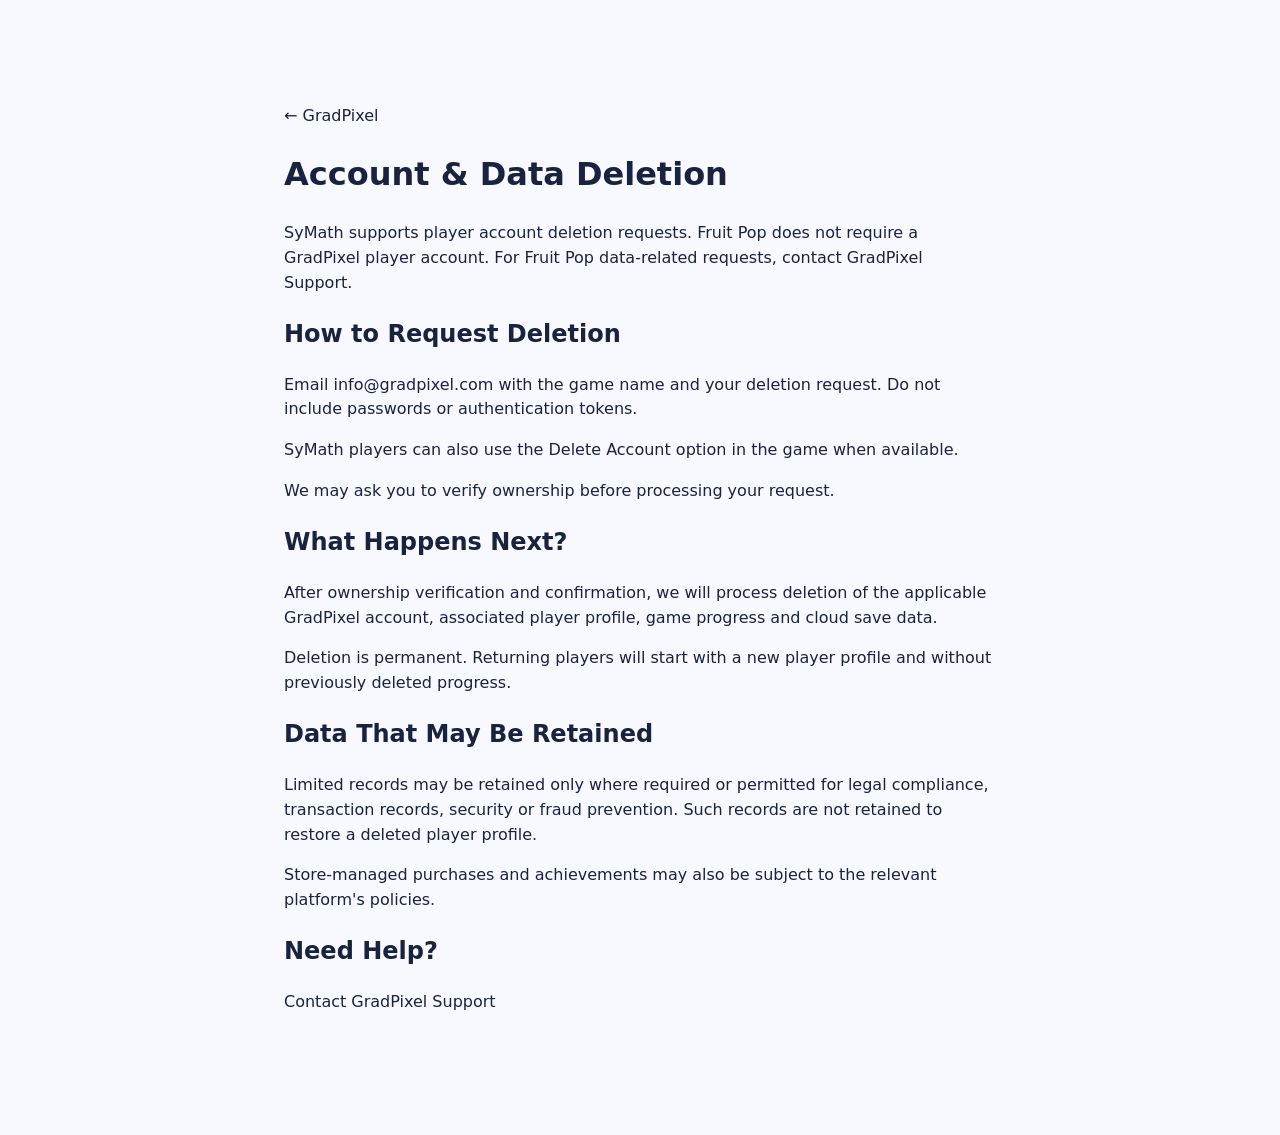
==== account-deletion/index.html @ af1b07cc "Add GradPixel privacy support and deletion pages" ====
<!doctype html>
<html lang="en">
<head>
<meta charset="utf-8">
<meta name="viewport" content="width=device-width, initial-scale=1">
<title>Account & Data Deletion | GradPixel</title>
<meta name="description" content="Request account and data deletion for GradPixel games.">
<link rel="icon" href="../assets/favicon.svg">
<link rel="stylesheet" href="../styles.css">
</head>
<body>
<main style="max-width:760px;margin:80px auto;padding:24px">
<a href="../">← GradPixel</a>

<h1>Account & Data Deletion</h1>
<p>SyMath supports player account deletion requests. Fruit Pop does not require a GradPixel player account. For Fruit Pop data-related requests, contact GradPixel Support.</p>

<h2>How to Request Deletion</h2>
<p>Email <a href="mailto:info@gradpixel.com?subject=Account%20Deletion%20Request">info@gradpixel.com</a> with the game name and your deletion request. Do not include passwords or authentication tokens.</p>
<p>SyMath players can also use the Delete Account option in the game when available.</p>
<p>We may ask you to verify ownership before processing your request.</p>

<h2>What Happens Next?</h2>
<p>After ownership verification and confirmation, we will process deletion of the applicable GradPixel account, associated player profile, game progress and cloud save data.</p>
<p>Deletion is permanent. Returning players will start with a new player profile and without previously deleted progress.</p>

<h2>Data That May Be Retained</h2>
<p>Limited records may be retained only where required or permitted for legal compliance, transaction records, security or fraud prevention. Such records are not retained to restore a deleted player profile.</p>
<p>Store-managed purchases and achievements may also be subject to the relevant platform's policies.</p>

<h2>Need Help?</h2>
<p><a href="../support/">Contact GradPixel Support</a></p>
</main>
</body>
</html>
---- styles.css ----
:root{--bg:#141517;--panel:#202124;--paper:#f0eee8;--muted:#b0aea9;--rule:#3c3d3f;--accent:#d6e2ff;--orange:#e8a86d}*{box-sizing:border-box}html{scroll-behavior:smooth}body{margin:0;background:var(--bg);color:var(--paper);font:16px/1.55 system-ui,-apple-system,Segoe UI,Arial,sans-serif}a{color:inherit;text-decoration:none}button{font:inherit}a:focus-visible,button:focus-visible{outline:2px solid var(--accent);outline-offset:5px}.skip{position:absolute;left:-999px;top:0;background:#fff;color:#111;padding:10px;z-index:9}.skip:focus{left:8px}.site-header{height:90px;padding:0 clamp(22px,5vw,86px);display:flex;align-items:center;justify-content:space-between;border-bottom:1px solid var(--rule)}.wordmark{display:flex;align-items:center;gap:12px;font-weight:850;letter-spacing:.08em;font-size:14px}.mark{display:grid;place-items:center;width:40px;height:40px;border:1px solid #686970;font-size:23px;letter-spacing:-.1em;font-weight:900}.mark span{color:var(--orange)}nav{display:flex;gap:clamp(15px,3vw,45px);font-size:13px;color:#d3d1cc}nav a:hover,.text-link:hover,footer a:hover{color:#fff;text-decoration:underline;text-underline-offset:5px}.intro{min-height:530px;position:relative;padding:90px clamp(22px,8vw,135px) 80px;border-bottom:1px solid var(--rule)}.eyebrow,.kicker,.intro-index{font-size:11px;font-weight:700;letter-spacing:.16em;color:var(--muted);text-transform:uppercase}.live-dot{display:inline-block;width:7px;height:7px;background:var(--orange);border-radius:50%;margin-right:8px}.intro h1{font-size:clamp(60px,9vw,138px);line-height:.97;letter-spacing:-.075em;font-weight:720;margin:35px 0 25px}.intro h1 em{font-style:normal;color:#9c9d9e}.intro p{max-width:390px;color:var(--muted);font-size:16px}.text-link{display:inline-block;margin-top:25px;font-weight:650;border-bottom:1px solid #888;padding-bottom:6px}.text-link span{margin-left:25px}.intro-index{position:absolute;bottom:36px;right:6vw}.games,.playtesting,.contact{padding:95px clamp(22px,8vw,135px)}.section-heading{display:flex;justify-content:space-between;align-items:end;margin-bottom:45px}.section-heading h2,.playtesting h2,.contact h2{font-size:clamp(40px,5vw,72px);letter-spacing:-.06em;line-height:1.08;margin:13px 0 0}.period{color:var(--orange)}.section-heading p{color:var(--muted);font-size:14px}.game-grid{display:grid;grid-template-columns:repeat(2,minmax(0,1fr));gap:20px}.game-card{background:var(--panel);overflow:hidden}.game-visual{min-height:380px;height:clamp(340px,38vw,520px);display:flex;align-items:center;justify-content:center;overflow:hidden;position:relative}.game-visual.symath{background:radial-gradient(ellipse at 45% 40%,#263d68,#101c30 70%)}.game-visual.fruitpop{background:radial-gradient(ellipse at 45% 40%,#f7cba8,#e59ba0 75%)}.game-visual img{height:90%;max-width:70%;object-fit:contain;box-shadow:0 18px 60px #0004;transform:rotate(-4deg);transition:transform .4s}.game-card:nth-child(2) .game-visual img{transform:rotate(4deg)}.game-card:hover .game-visual img{transform:rotate(0) scale(1.03)}.game-meta{padding:26px 28px 30px}.game-label{font-size:11px;letter-spacing:.12em;color:var(--muted);text-transform:uppercase}.game-meta h3{font-size:clamp(27px,3vw,42px);letter-spacing:-.045em;line-height:1.1;margin:10px 0}.game-meta p{color:#bbb9b4;max-width:390px;margin:0 0 25px;font-size:14px}.game-actions{display:flex;flex-wrap:wrap;gap:12px}.game-actions button,.game-actions a,.outline-link,.contact-actions a{border:1px solid #737477;padding:11px 17px;background:transparent;color:var(--paper);cursor:pointer;font-weight:650;font-size:13px}.game-actions button:hover,.game-actions a:hover,.outline-link:hover,.contact-actions a:hover{background:var(--paper);color:var(--bg)}.playtesting{display:grid;grid-template-columns:1fr 1fr;gap:40px;background:#e8e6df;color:#191a1c}.playtesting .kicker{color:#646461}.playtesting h2{font-size:clamp(40px,5vw,65px)}.playtest-content{padding-top:32px}.playtest-content p{max-width:400px;font-size:17px}.test-status{margin:26px 0;color:#5a5b5a;font-size:14px}.playtesting .outline-link{border-color:#292929;color:#191a1c;display:inline-block}.playtesting .outline-link:hover{background:#191a1c;color:#fff}.contact{border-top:1px solid var(--rule)}.contact h2{margin-bottom:20px}.contact p{color:var(--muted)}.contact-actions{margin-top:30px;display:flex;gap:10px;flex-wrap:wrap}footer{border-top:1px solid var(--rule);padding:28px clamp(22px,8vw,135px);display:flex;gap:18px;justify-content:space-between;font-size:12px;color:var(--muted)}dialog{width:min(550px,calc(100% - 30px));border:1px solid #5b5d60;background:#202124;color:var(--paper);padding:35px;box-shadow:0 25px 100px #000a}dialog::backdrop{background:#000b}.dialog-close{position:absolute;right:16px;top:13px;background:transparent;color:white;border:0;cursor:pointer;font-size:20px}dialog h2{font-size:42px;margin:0 0 15px;letter-spacing:-.05em}dialog p{color:#d0cec9}dialog .outline-link{display:inline-block;margin-top:15px}.no-link{font-size:13px;color:#b6b3ae}.notice{padding:15px 17px;border-left:3px solid #ca8d60;background:#e4e0d6;color:#333;font-size:14px}.game-badge{position:absolute;top:16px;left:16px;background:#141517;color:#fff;padding:6px 10px;font-size:11px;font-weight:750;letter-spacing:.08em}.hidden{display:none!important}@media(max-width:760px){.site-header{height:74px}.wordmark{font-size:12px}.mark{width:34px;height:34px}nav{gap:14px;font-size:12px}.intro{min-height:480px;padding-top:90px}.games,.playtesting,.contact{padding-top:65px;padding-bottom:65px}.section-heading{align-items:start;gap:10px}.section-heading p{display:none}.game-grid,.playtesting{grid-template-columns:1fr}.game-visual{height:420px;min-height:300px}.game-meta{padding:23px}.playtest-content{padding-top:0}.intro-index{display:none}footer{flex-wrap:wrap}}@media(max-width:400px){.wordmark>span:last-child{display:none}nav{gap:12px}.intro h1{font-size:59px}.game-visual{height:340px}}

/* GradPixel light edition — open, colorful, game-first */
:root{--bg:#f7f9ff;--panel:#ffffff;--paper:#192340;--muted:#69738a;--rule:#dce3f1;--accent:#476cff;--orange:#ee6b9b}
body{background:var(--bg);color:var(--paper)}
.site-header{background:#fffdfdba;backdrop-filter:blur(14px);position:sticky;top:0;z-index:5}
.wordmark{letter-spacing:.045em}.brand-icon{width:40px;height:40px;object-fit:cover;border-radius:12px;box-shadow:0 2px 12px #263e7922}
nav{color:#43506b}nav a:hover,.text-link:hover,footer a:hover{color:#3259e7}
.intro{display:grid;grid-template-columns:minmax(0,1.12fr) minmax(320px,.88fr);align-items:center;gap:5vw;min-height:590px;padding-top:60px;padding-bottom:70px;background:linear-gradient(125deg,#fbfdff 5%,#f0f5ff 66%,#fdf5ff)}
.intro-copy{position:relative;z-index:1}.intro h1{font-size:clamp(62px,7.8vw,124px);margin:30px 0 25px}.intro h1 em{color:#7586bf}.intro p{color:#596782}.text-link{border-color:#8296d4}.eyebrow,.kicker,.intro-index{color:#66748f}.live-dot{background:#ed78aa}
.hero-art{position:relative;isolation:isolate;min-height:410px;display:grid;place-items:center}
.hero-art:before{content:"";position:absolute;inset:8% 1% 4%;border-radius:50%;background:radial-gradient(ellipse,#e0e8ff 10%,#e8f6ff 48%,#f3e8ff88 72%,transparent 74%);filter:blur(5px);z-index:-1}
.hero-art img{width:min(69%,320px);aspect-ratio:1;object-fit:cover;border-radius:29%;box-shadow:0 24px 65px #5c6db036;transform:rotate(-6deg)}
.hero-orbit{position:absolute;border:1px solid #9caff04f;border-radius:50%;transform:rotate(-18deg);z-index:-1}.hero-orbit-one{width:90%;height:70%}.hero-orbit-two{width:74%;height:91%;transform:rotate(30deg)}
.hero-pixel{position:absolute;width:18px;height:18px;border-radius:5px;transform:rotate(18deg)}.pixel-one{background:#4baff5;left:10%;top:24%}.pixel-two{background:#b67bf0;right:8%;bottom:19%;width:25px;height:25px}.pixel-three{background:#f38ca9;right:18%;top:12%;width:11px;height:11px}
.games{background:#fff}.section-heading p{color:#68758e}.period{color:#ec76aa}
.game-card{border:1px solid #e6eaf5;border-radius:18px;box-shadow:0 8px 30px #28365a09}.game-meta p{color:#66718a}.game-label{color:#6b7b99}.game-visual.symath{background:radial-gradient(ellipse at 45% 40%,#c2d4ff,#e5efff 72%)}.game-visual.fruitpop{background:radial-gradient(ellipse at 45% 40%,#ffe1bd,#ffebef 75%)}
.game-actions button,.game-actions a,.outline-link,.contact-actions a{border-color:#b8c5e0;border-radius:9px;color:#263757}.game-actions button:hover,.game-actions a:hover,.outline-link:hover,.contact-actions a:hover{background:#2c4ec6;color:#fff}
.playtesting{background:#edf2ff;color:#192340}.playtesting .kicker{color:#66748f}.playtesting .outline-link{color:#192340;border-color:#a7b6d5}.playtesting .outline-link:hover{background:#304cbb;color:#fff}
.contact{background:#fbfcff}.contact p{color:#6d7890}footer{background:#fff;color:#69758a}dialog{background:#fff;color:#192340;border:1px solid #d4def1;border-radius:17px;box-shadow:0 25px 100px #34447044}dialog p{color:#69758a}.dialog-close{color:#293957}.no-link{color:#69758a}.notice{background:#f0f3ff;color:#34405a;border-left-color:#6d8af6}.game-badge{background:#fff;color:#273a64;border-radius:7px}
@media(max-width:880px){.intro{grid-template-columns:1fr;gap:0;padding-top:65px}.hero-art{min-height:340px}.hero-art img{width:min(55%,260px)}.intro h1{font-size:clamp(60px,11vw,96px)}}
@media(max-width:500px){.intro{padding-bottom:45px}.hero-art{min-height:260px}.hero-art img{width:58%;border-radius:25%}.brand-icon{width:34px;height:34px}.intro h1{font-size:clamp(52px,12vw,70px)}}

/* Non-clickable platform availability label; no App Store listing yet. */
.ios-coming-soon{display:inline-flex;align-items:center;justify-content:center;padding:11px 17px;border:1px solid #a6a8b5;border-radius:3px;color:#646879;background:#f0f1f8;font-size:13px;font-weight:650;cursor:default;white-space:nowrap}
dialog .ios-coming-soon{margin-top:15px;margin-left:10px;background:#30313b;color:#d1d3e0;border-color:#656675}
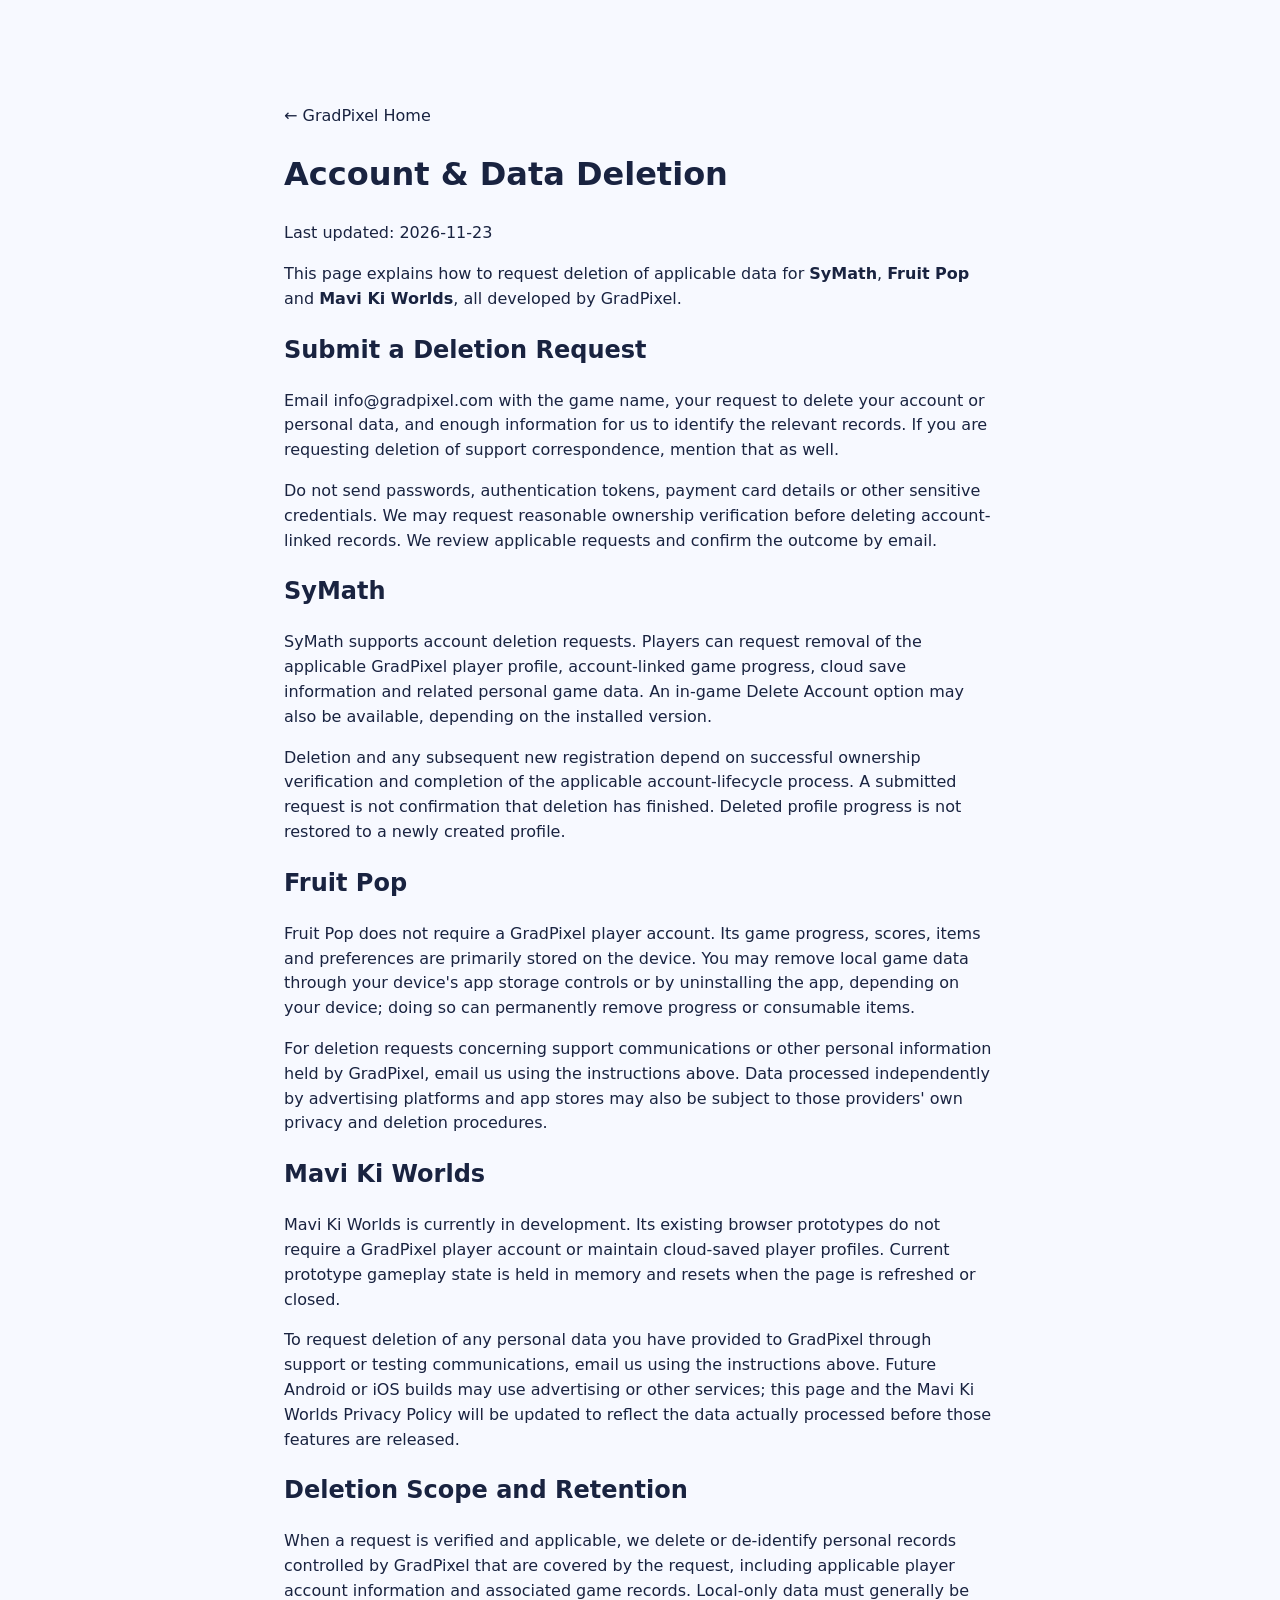
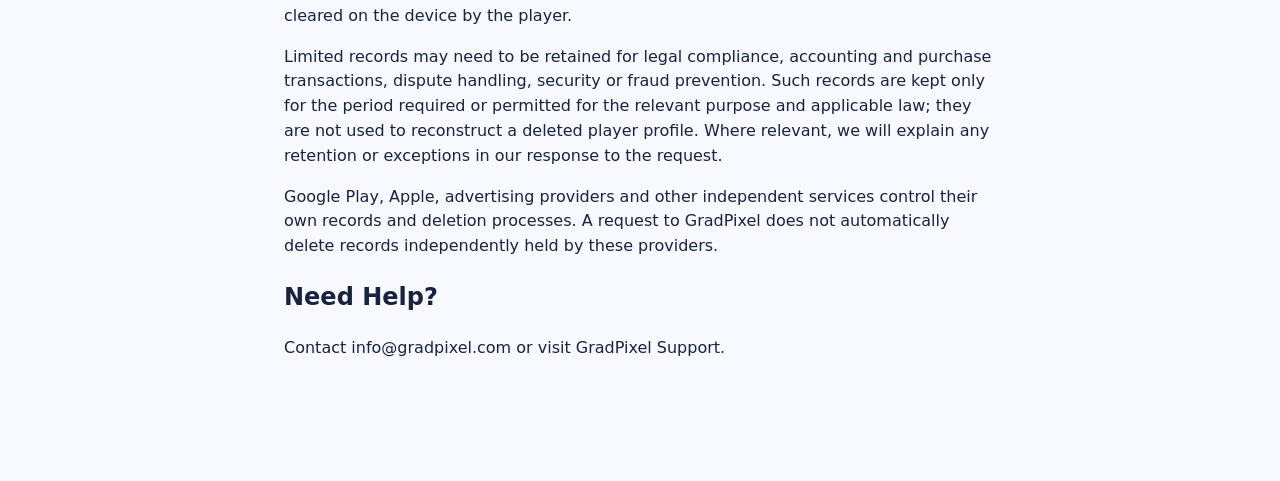
==== commit 5d1a80de: "Expand account and data deletion guidance for Fruit Pop and Mavi Ki Worlds" ====
--- a/account-deletion/index.html
+++ b/account-deletion/index.html
@@ -3,33 +3,41 @@
 <head>
 <meta charset="utf-8">
 <meta name="viewport" content="width=device-width, initial-scale=1">
-<title>Account & Data Deletion | GradPixel</title>
-<meta name="description" content="Request account and data deletion for GradPixel games.">
+<title>Account &amp; Data Deletion | GradPixel</title>
+<meta name="description" content="How to request deletion of player accounts and data for SyMath, Fruit Pop and Mavi Ki Worlds.">
 <link rel="icon" href="../assets/favicon.svg">
 <link rel="stylesheet" href="../styles.css">
 </head>
 <body>
 <main style="max-width:760px;margin:80px auto;padding:24px">
-<a href="../">← GradPixel</a>
+<a href="../">← GradPixel Home</a>
+<h1>Account &amp; Data Deletion</h1>
+<p>Last updated: 2026-11-23</p>
+<p>This page explains how to request deletion of applicable data for <strong>SyMath</strong>, <strong>Fruit Pop</strong> and <strong>Mavi Ki Worlds</strong>, all developed by GradPixel.</p>
 
-<h1>Account & Data Deletion</h1>
-<p>SyMath supports player account deletion requests. Fruit Pop does not require a GradPixel player account. For Fruit Pop data-related requests, contact GradPixel Support.</p>
+<h2>Submit a Deletion Request</h2>
+<p>Email <a href="mailto:info@gradpixel.com?subject=GradPixel%20Data%20Deletion%20Request">info@gradpixel.com</a> with the game name, your request to delete your account or personal data, and enough information for us to identify the relevant records. If you are requesting deletion of support correspondence, mention that as well.</p>
+<p>Do not send passwords, authentication tokens, payment card details or other sensitive credentials. We may request reasonable ownership verification before deleting account-linked records. We review applicable requests and confirm the outcome by email.</p>
 
-<h2>How to Request Deletion</h2>
-<p>Email <a href="mailto:info@gradpixel.com?subject=Account%20Deletion%20Request">info@gradpixel.com</a> with the game name and your deletion request. Do not include passwords or authentication tokens.</p>
-<p>SyMath players can also use the Delete Account option in the game when available.</p>
-<p>We may ask you to verify ownership before processing your request.</p>
+<h2>SyMath</h2>
+<p>SyMath supports account deletion requests. Players can request removal of the applicable GradPixel player profile, account-linked game progress, cloud save information and related personal game data. An in-game Delete Account option may also be available, depending on the installed version.</p>
+<p>Deletion and any subsequent new registration depend on successful ownership verification and completion of the applicable account-lifecycle process. A submitted request is not confirmation that deletion has finished. Deleted profile progress is not restored to a newly created profile.</p>
 
-<h2>What Happens Next?</h2>
-<p>After ownership verification and confirmation, we will process deletion of the applicable GradPixel account, associated player profile, game progress and cloud save data.</p>
-<p>Deletion is permanent. Returning players will start with a new player profile and without previously deleted progress.</p>
+<h2>Fruit Pop</h2>
+<p>Fruit Pop does not require a GradPixel player account. Its game progress, scores, items and preferences are primarily stored on the device. You may remove local game data through your device's app storage controls or by uninstalling the app, depending on your device; doing so can permanently remove progress or consumable items.</p>
+<p>For deletion requests concerning support communications or other personal information held by GradPixel, email us using the instructions above. Data processed independently by advertising platforms and app stores may also be subject to those providers' own privacy and deletion procedures.</p>
 
-<h2>Data That May Be Retained</h2>
-<p>Limited records may be retained only where required or permitted for legal compliance, transaction records, security or fraud prevention. Such records are not retained to restore a deleted player profile.</p>
-<p>Store-managed purchases and achievements may also be subject to the relevant platform's policies.</p>
+<h2>Mavi Ki Worlds</h2>
+<p>Mavi Ki Worlds is currently in development. Its existing browser prototypes do not require a GradPixel player account or maintain cloud-saved player profiles. Current prototype gameplay state is held in memory and resets when the page is refreshed or closed.</p>
+<p>To request deletion of any personal data you have provided to GradPixel through support or testing communications, email us using the instructions above. Future Android or iOS builds may use advertising or other services; this page and the <a href="../mavi-ki-worlds/privacy/">Mavi Ki Worlds Privacy Policy</a> will be updated to reflect the data actually processed before those features are released.</p>
+
+<h2>Deletion Scope and Retention</h2>
+<p>When a request is verified and applicable, we delete or de-identify personal records controlled by GradPixel that are covered by the request, including applicable player account information and associated game records. Local-only data must generally be cleared on the device by the player.</p>
+<p>Limited records may need to be retained for legal compliance, accounting and purchase transactions, dispute handling, security or fraud prevention. Such records are kept only for the period required or permitted for the relevant purpose and applicable law; they are not used to reconstruct a deleted player profile. Where relevant, we will explain any retention or exceptions in our response to the request.</p>
+<p>Google Play, Apple, advertising providers and other independent services control their own records and deletion processes. A request to GradPixel does not automatically delete records independently held by these providers.</p>
 
 <h2>Need Help?</h2>
-<p><a href="../support/">Contact GradPixel Support</a></p>
+<p>Contact <a href="mailto:info@gradpixel.com">info@gradpixel.com</a> or visit <a href="../support/">GradPixel Support</a>.</p>
 </main>
 </body>
 </html>
--- a/styles.css
+++ b/styles.css
@@ -8,11 +8,6 @@
 nav{color:#43506b}nav a:hover,.text-link:hover,footer a:hover{color:#3259e7}
 .intro{display:grid;grid-template-columns:minmax(0,1.12fr) minmax(320px,.88fr);align-items:center;gap:5vw;min-height:590px;padding-top:60px;padding-bottom:70px;background:linear-gradient(125deg,#fbfdff 5%,#f0f5ff 66%,#fdf5ff)}
 .intro-copy{position:relative;z-index:1}.intro h1{font-size:clamp(62px,7.8vw,124px);margin:30px 0 25px}.intro h1 em{color:#7586bf}.intro p{color:#596782}.text-link{border-color:#8296d4}.eyebrow,.kicker,.intro-index{color:#66748f}.live-dot{background:#ed78aa}
-.hero-art{position:relative;isolation:isolate;min-height:410px;display:grid;place-items:center}
-.hero-art:before{content:"";position:absolute;inset:8% 1% 4%;border-radius:50%;background:radial-gradient(ellipse,#e0e8ff 10%,#e8f6ff 48%,#f3e8ff88 72%,transparent 74%);filter:blur(5px);z-index:-1}
-.hero-art img{width:min(69%,320px);aspect-ratio:1;object-fit:cover;border-radius:29%;box-shadow:0 24px 65px #5c6db036;transform:rotate(-6deg)}
-.hero-orbit{position:absolute;border:1px solid #9caff04f;border-radius:50%;transform:rotate(-18deg);z-index:-1}.hero-orbit-one{width:90%;height:70%}.hero-orbit-two{width:74%;height:91%;transform:rotate(30deg)}
-.hero-pixel{position:absolute;width:18px;height:18px;border-radius:5px;transform:rotate(18deg)}.pixel-one{background:#4baff5;left:10%;top:24%}.pixel-two{background:#b67bf0;right:8%;bottom:19%;width:25px;height:25px}.pixel-three{background:#f38ca9;right:18%;top:12%;width:11px;height:11px}
 .games{background:#fff}.section-heading p{color:#68758e}.period{color:#ec76aa}
 .game-card{border:1px solid #e6eaf5;border-radius:18px;box-shadow:0 8px 30px #28365a09}.game-meta p{color:#66718a}.game-label{color:#6b7b99}.game-visual.symath{background:radial-gradient(ellipse at 45% 40%,#c2d4ff,#e5efff 72%)}.game-visual.fruitpop{background:radial-gradient(ellipse at 45% 40%,#ffe1bd,#ffebef 75%)}
 .game-actions button,.game-actions a,.outline-link,.contact-actions a{border-color:#b8c5e0;border-radius:9px;color:#263757}.game-actions button:hover,.game-actions a:hover,.outline-link:hover,.contact-actions a:hover{background:#2c4ec6;color:#fff}
@@ -24,3 +19,39 @@
 /* Non-clickable platform availability label; no App Store listing yet. */
 .ios-coming-soon{display:inline-flex;align-items:center;justify-content:center;padding:11px 17px;border:1px solid #a6a8b5;border-radius:3px;color:#646879;background:#f0f1f8;font-size:13px;font-weight:650;cursor:default;white-space:nowrap}
 dialog .ios-coming-soon{margin-top:15px;margin-left:10px;background:#30313b;color:#d1d3e0;border-color:#656675}
+
+/* Interactive 3D services — Pintura is the verified showcase, not a shop. */
+.experience-section{padding:95px clamp(22px,8vw,135px);background:linear-gradient(135deg,#f4f7ff,#fffdfb);border-top:1px solid var(--rule)}
+.experience-showcase{display:grid;grid-template-columns:minmax(0,1.1fr) minmax(290px,.9fr);background:#fff;border:1px solid #dfe5f3;border-radius:22px;overflow:hidden;box-shadow:0 18px 48px #29375a12}
+.experience-copy{padding:clamp(28px,4vw,58px);display:flex;flex-direction:column;align-items:flex-start;justify-content:center}
+.experience-copy h3{font-size:clamp(34px,4.2vw,58px);letter-spacing:-.055em;line-height:1.04;margin:15px 0 20px}
+.experience-copy p{color:#5b657b;line-height:1.7;margin:0 0 15px;max-width:480px;font-size:15px}
+.experience-actions{display:flex;flex-wrap:wrap;gap:11px;margin-top:17px}
+.experience-actions a{display:inline-flex;align-items:center;padding:12px 16px;border-radius:9px;font-weight:700;font-size:13px;border:1px solid #9daaca;transition:background .2s,color .2s}
+.experience-actions .experience-primary{background:#283b63;color:#fff;border-color:#283b63}
+.experience-actions .experience-primary:hover{background:#415d91}
+.experience-actions .experience-secondary:hover{background:#e6ebf6}
+@media(max-width:900px){.experience-showcase{grid-template-columns:1fr}.experience-visual{min-height:290px}.experience-copy{padding:29px}.experience-section{padding-top:70px;padding-bottom:70px}}
+@media(max-width:500px){.experience-visual{min-height:235px}.experience-room{width:80%;height:61%}.experience-section .section-heading{margin-bottom:25px}.experience-actions a{width:100%;justify-content:center}.experience-visual-tag{font-size:8px;left:12px;bottom:12px}}
+@media(prefers-reduced-motion:reduce){.experience-actions a{transition:none}}
+
+.intro{grid-template-columns:minmax(0,1fr) minmax(0,1.1fr);gap:clamp(24px,5vw,76px);background:#f5f2ec}
+.intro h1{font-size:clamp(44px,5.8vw,96px);line-height:1.01;text-wrap:balance;margin:22px 0}
+.intro p{max-width:36rem;color:#494d55}
+.intro .eyebrow,.intro-index{color:#545b65}
+.intro .text-link{font-size:13px}
+.hero-gallery{margin:0;min-width:0}
+.hero-gallery img{display:block;width:100%;height:auto;border:1px solid #242630;box-shadow:0 20px 50px #25273426}
+.hero-gallery figcaption{margin-top:12px;font-size:12px;color:#545b65}
+.experience-services{background:#f3f5fa;border-left:1px solid #dfe5f3}
+.experience-services h3{font-size:clamp(25px,3vw,40px)}
+@media(max-width:880px){
+ .intro{grid-template-columns:1fr;padding-top:44px;padding-bottom:64px}
+ .intro-index{bottom:20px}
+ .experience-services{border-left:0;border-top:1px solid #dfe5f3}
+}
+@media(max-width:480px){
+ .site-header{padding-left:12px;padding-right:12px;gap:10px}
+ .site-header nav{flex-wrap:wrap;justify-content:flex-end;gap:4px 11px}
+}
+@media(prefers-reduced-motion:reduce){html{scroll-behavior:auto}}
